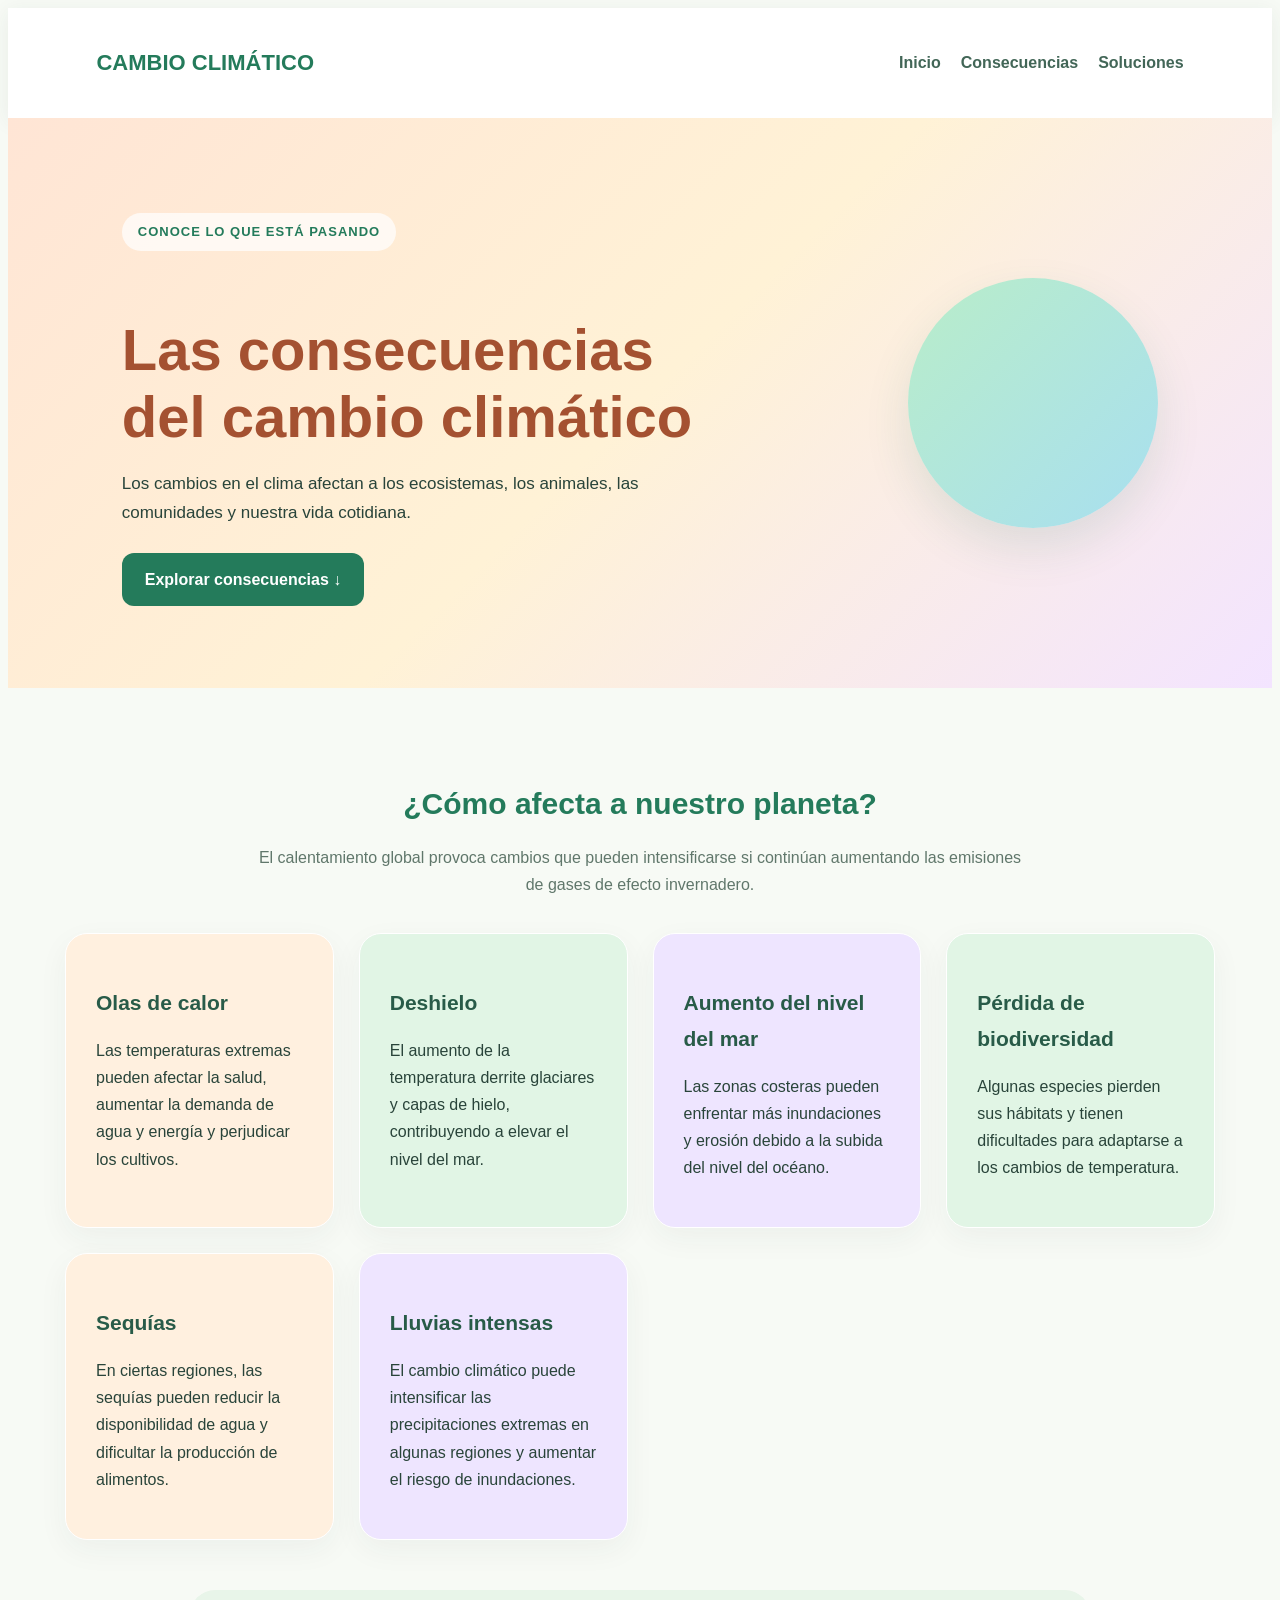
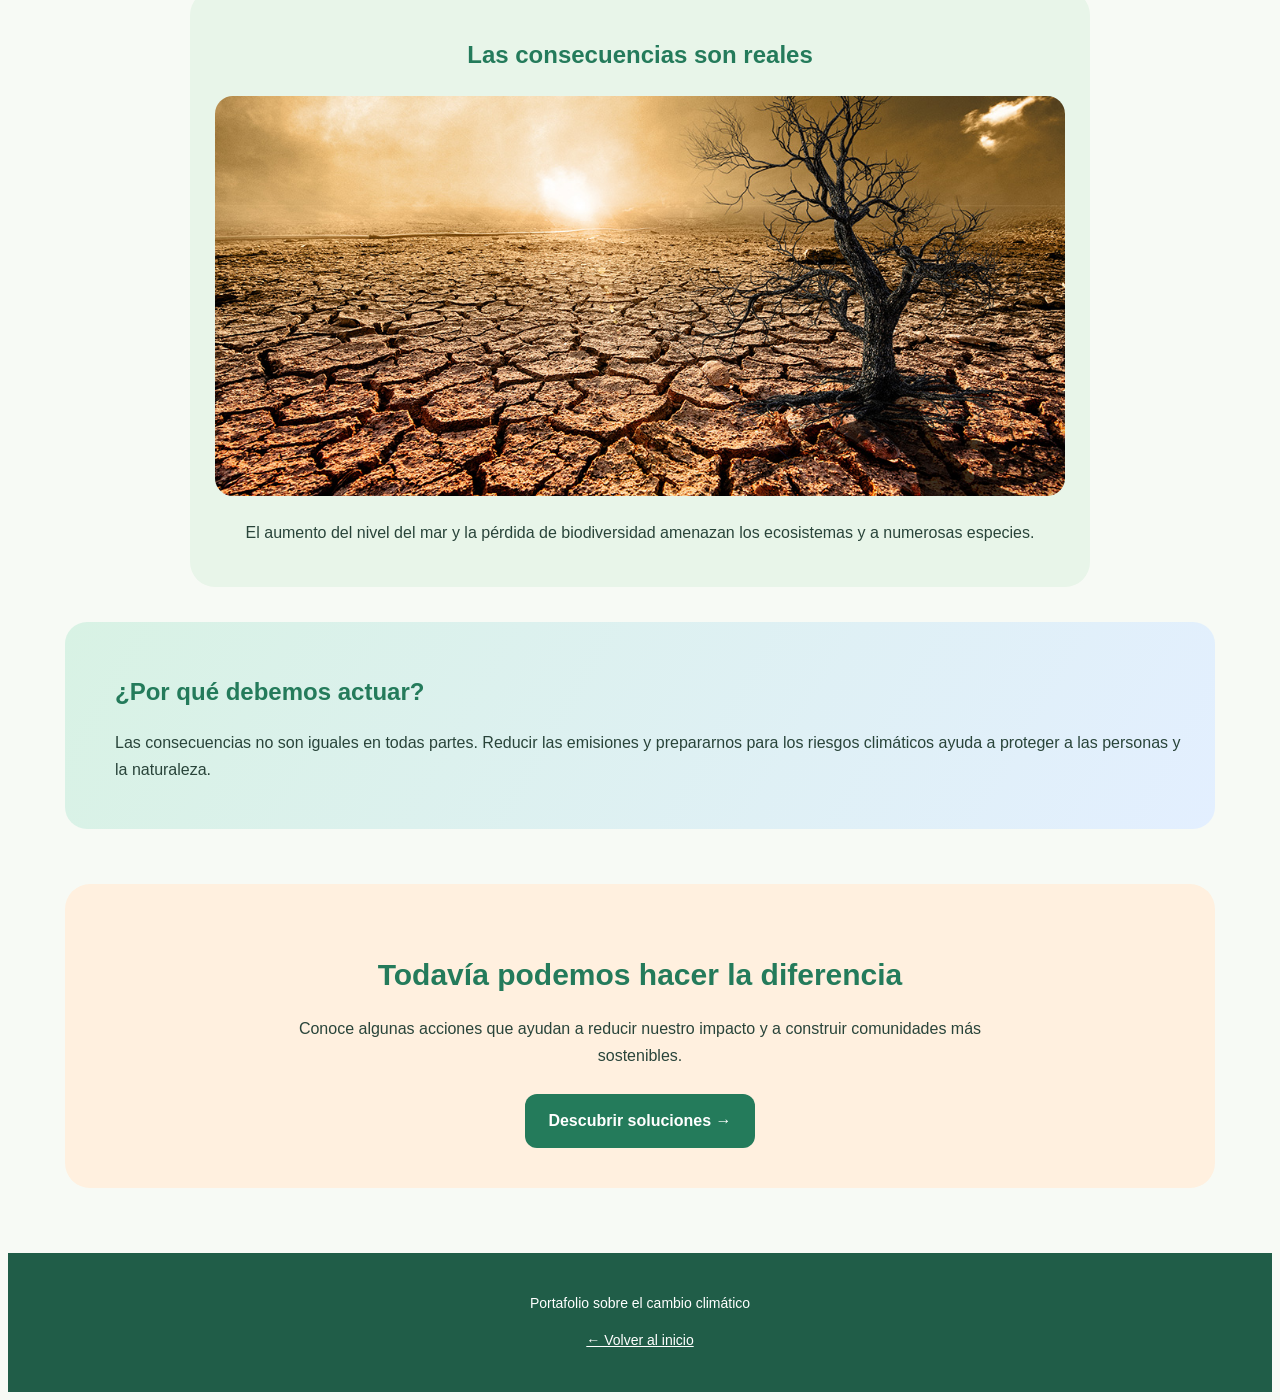
==== pagina1.html @ b20e55ae "Add files via upload" ====
<!DOCTYPE html>
<html lang="es">
<head>
    <meta charset="UTF-8">
    <meta name="viewport" content="width=device-width, initial-scale=1.0">
    <title>Consecuencias | Cambio Climático</title>
    <link rel="stylesheet" href="styles.css">
</head>
<body>

    <header class="encabezado">
        <h2> CAMBIO CLIMÁTICO</h2>
        <nav>
            <a href="index.html">Inicio</a>
            <a href="pagina1.html">Consecuencias</a>
            <a href="pagina2.html">Soluciones</a>
        </nav>
    </header>

    <section class="portada" style="background: linear-gradient(135deg, #ffe5d5, #fff2d6, #f3e4ff);">
        <div class="portada-texto">
            <p class="etiqueta"> CONOCE LO QUE ESTÁ PASANDO</p>
            <h1 style="color: #a45131;">Las consecuencias del cambio climático</h1>
            <p>Los cambios en el clima afectan a los ecosistemas, los animales,
            las comunidades y nuestra vida cotidiana.</p>
            <a class="boton" href="#consecuencias">Explorar consecuencias ↓</a>
        </div>
        <div class="planeta"></div>
    </section>

    <main id="consecuencias">
        <h2>¿Cómo afecta a nuestro planeta?</h2>
        <p class="introduccion">
            El calentamiento global provoca cambios que pueden intensificarse
            si continúan aumentando las emisiones de gases de efecto invernadero.
        </p>

        <div class="tarjetas">
            <article class="tarjeta naranja">
                <div class=/div>
                <h3>Olas de calor</h3>
                <p>Las temperaturas extremas pueden afectar la salud,
                aumentar la demanda de agua y energía y perjudicar los cultivos.</p>
            </article>

            <article class="tarjeta verde">
                <div class="icono"></div>
                <h3>Deshielo</h3>
                <p>El aumento de la temperatura derrite glaciares y capas de hielo,
                contribuyendo a elevar el nivel del mar.</p>
            </article>

            <article class="tarjeta morada">
                <div class="icono"></div>
                <h3>Aumento del nivel del mar</h3>
                <p>Las zonas costeras pueden enfrentar más inundaciones
                y erosión debido a la subida del nivel del océano.</p>
            </article>

            <article class="tarjeta verde">
                <div class="icono"></div>
                <h3>Pérdida de biodiversidad</h3>
                <p>Algunas especies pierden sus hábitats y tienen dificultades
                para adaptarse a los cambios de temperatura.</p>
            </article>

            <article class="tarjeta naranja">
                <div class="icono"></div>
                <h3>Sequías</h3>
                <p>En ciertas regiones, las sequías pueden reducir la disponibilidad
                de agua y dificultar la producción de alimentos.</p>
            </article>

            <article class="tarjeta morada">
                <div class="icono"></div>
                <h3>Lluvias intensas</h3>
                <p>El cambio climático puede intensificar las precipitaciones
                extremas en algunas regiones y aumentar el riesgo de inundaciones.</p>
            </article>
        </div>
        
<section class="imagen-consecuencias">
    <h2>Las consecuencias son reales</h2>

    <img 
        src="sequia.jpg"
        alt="Paisaje afectado por la sequía y el cambio climático">

    <p>
        El aumento del nivel del mar y la pérdida de biodiversidad
        amenazan los ecosistemas y a numerosas especies.
    </p>
</section>

        <section class="dato">
            <span></span>
            <div>
                <h2>¿Por qué debemos actuar?</h2>
                <p>Las consecuencias no son iguales en todas partes.
                Reducir las emisiones y prepararnos para los riesgos climáticos
                ayuda a proteger a las personas y la naturaleza.</p>
            </div>
        </section>

        <section class="final">
            <h2> Todavía podemos hacer la diferencia</h2>
            <p>Conoce algunas acciones que ayudan a reducir nuestro impacto
            y a construir comunidades más sostenibles.</p>
            <a class="boton" href="pagina2.html">Descubrir soluciones →</a>
        </section>
    </main>

    <footer>
        <p>  Portafolio sobre el cambio climático</p>
        <p><a href="index.html" style="color: white;">← Volver al inicio</a></p>
    </footer>

</body>
</html>
---- styles.css ----
styles.css

/*  PLANETA EN ACCIÓN — DISEÑO */

* {
    margin: 0;
    padding: 0;
    box-sizing: border-box;
    scroll-behavior: smooth;
}

body {
    font-family: "Segoe UI", Arial, sans-serif;
    background: #f7faf5;
    color: #29443a;
    line-height: 1.7;
}

/* ENCABEZADO */
.encabezado {
    background: #ffffff;
    padding: 18px 7%;
    display: flex;
    justify-content: space-between;
    align-items: center;
    flex-wrap: wrap;
    gap: 15px;
    box-shadow: 0 4px 20px #29443a12;
}

.encabezado h2 {
    color: #247b5b;
    font-size: 22px;
}

nav {
    display: flex;
    gap: 20px;
    flex-wrap: wrap;
}

nav a {
    text-decoration: none;
    color: #426657;
    font-weight: 600;
    transition: color 0.3s;
}

nav a:hover {
    color: #ed8b55;
}

/* PORTADA */
.portada {
    min-height: 440px;
    padding: 65px 9%;
    display: flex;
    align-items: center;
    justify-content: space-between;
    gap: 35px;
    flex-wrap: wrap;
    background: linear-gradient(135deg, #dff5df, #e2f5f6, #f4e8ff);
}

.portada-texto {
    flex: 1 1 300px;
    max-width: 600px;
}

.etiqueta {
    display: inline-block;
    background: #ffffffb8;
    color: #247b5b;
    padding: 8px 16px;
    border-radius: 30px;
    font-size: 13px;
    font-weight: bold;
    letter-spacing: 1px;
    margin-bottom: 18px;
}

.portada h1 {
    color: #205d48;
    font-size: clamp(35px, 5vw, 58px);
    line-height: 1.15;
    margin-bottom: 20px;
}

.portada-texto > p:not(.etiqueta) {
    font-size: 17px;
    margin-bottom: 25px;
}

.planeta {
    flex: 0 1 250px;
    width: 250px;
    height: 250px;
    border-radius: 50%;
    background: linear-gradient(135deg, #b9edc9, #a8dff0);
    display: grid;
    place-items: center;
    font-size: 135px;
    box-shadow: 0 20px 45px #247b5b20;
    animation: flotar 3s ease-in-out infinite;
}

@keyframes flotar {
    0%, 100% { transform: translateY(0); }
    50% { transform: translateY(-12px); }
}

/* BOTONES */
.boton {
    display: inline-block;
    background: #247b5b;
    color: white;
    padding: 13px 23px;
    border-radius: 12px;
    text-decoration: none;
    font-weight: bold;
    transition: 0.3s;
}

.boton:hover {
    background: #ed8b55;
    transform: translateY(-3px);
}

/* CONTENIDO PRINCIPAL */
main {
    max-width: 1150px;
    margin: auto;
    padding: 65px 25px;
}

main > h2,
.cuestionario h2,
.final h2 {
    text-align: center;
    font-size: 30px;
    color: #247b5b;
    margin-bottom: 15px;
}

.introduccion {
    max-width: 780px;
    margin: 0 auto 35px;
    text-align: center;
    color: #60776b;
}

/* TARJETAS DE COLORES */
.tarjetas {
    display: grid;
    grid-template-columns: repeat(auto-fit, minmax(230px, 1fr));
    gap: 25px;
    margin: 35px 0 50px;
}

.tarjeta {
    padding: 30px;
    border-radius: 22px;
    border: 1px solid #ffffff;
    box-shadow: 0 10px 30px #29443a0d;
    transition: transform 0.3s, box-shadow 0.3s;
}

.tarjeta:hover {
    transform: translateY(-8px);
    box-shadow: 0 15px 35px #29443a20;
}

.verde {
    background: #e1f5e5;
}

.naranja {
    background: #fff0df;
}

.morada {
    background: #eee5ff;
}

.icono {
    font-size: 42px;
    margin-bottom: 10px;
}

.tarjeta h3 {
    margin-bottom: 10px;
    color: #285b48;
    font-size: 21px;
}

/* CUADRO INFORMATIVO */
.dato {
    background: linear-gradient(120deg, #d8f2e4, #e3efff);
    padding: 30px;
    border-radius: 22px;
    display: flex;
    gap: 20px;
    align-items: center;
    margin-bottom: 55px;
}

.dato > span {
    font-size: 48px;
}

.dato h2 {
    color: #247b5b;
    margin-bottom: 5px;
}

/* CUESTIONARIO */
.cuestionario {
    text-align: center;
    padding: 40px 25px;
    background: white;
    border-radius: 25px;
    box-shadow: 0 10px 35px #29443a12;
    margin-bottom: 50px;
}

.cuestionario > p {
    margin: 15px 0;
}

.cuestionario button {
    background: #f0e9ff;
    color: #5f4594;
    border: 2px solid transparent;
    padding: 13px 18px;
    margin: 7px;
    border-radius: 12px;
    font-size: 15px;
    cursor: pointer;
    transition: 0.3s;
}

.cuestionario button:hover {
    background: #dcd0ff;
    border-color: #9476cf;
    transform: scale(1.03);
}

#resultado {
    font-weight: bold;
    min-height: 30px;
}

/* MENSAJE FINAL */
.final {
    background: #fff0df;
    text-align: center;
    padding: 40px 25px;
    border-radius: 25px;
}

.final p {
    max-width: 700px;
    margin: 0 auto 25px;
}

/* PIE DE PÁGINA */
footer {
    background: #205d48;
    color: white;
    padding: 25px;
    text-align: center;
    font-size: 14px;
}

/* ADAPTACIÓN A CELULARES */
@media (max-width: 650px) {
    .encabezado {
        justify-content: center;
        text-align: center;
    }

    nav {
        justify-content: center;
    }

    .portada {
        text-align: center;
        justify-content: center;
        padding: 45px 25px;
    }

    .planeta {
        width: 180px;
        height: 180px;
        font-size: 95px;
    }

    .dato {
        align-items: flex-start;
    }
}




/* RETO VERDE INTERACTIVO */

.acciones {
    max-width: 720px;
    margin: 25px auto;
    display: grid;
    gap: 12px;
    text-align: left;
}

.accion {
    display: flex;
    align-items: center;
    gap: 12px;
    padding: 16px;
    background: #e9f7ed;
    border: 2px solid transparent;
    border-radius: 14px;
    cursor: pointer;
    transition: 0.25s;
}

.accion:hover {
    background: #d9f0e0;
    border-color: #7fc69a;
    transform: translateX(4px);
}

.accion input {
    width: 19px;
    height: 19px;
    accent-color: #247b5b;
    cursor: pointer;
    flex-shrink: 0;
}

.accion:has(input:checked) {
    background: #d6f0dc;
    border-color: #65b780;
}

.barra-progreso {
    width: 100%;
    max-width: 600px;
    height: 20px;
    background: #e9ece9;
    border-radius: 20px;
    overflow: hidden;
    margin: 15px auto;
}

#barra {
    height: 100%;
    width: 0%;
    background: linear-gradient(90deg, #55bd7b, #8bd7a1);
    border-radius: 20px;
    transition: width 0.4s ease;
}

#progreso-texto {
    color: #247b5b;
    font-weight: bold;
}

#mensaje-reto {
    font-weight: 600;
    color: #52775f;
    margin: 15px 0;
}

#reiniciar {
    border: none;
    cursor: pointer;
    font-size: 15px;
}

/* SECCIÓN DE VIDEOS */
.video-seccion {
    background: linear-gradient(135deg, #e4f5e7, #e5efff, #f2e8ff);
    padding: 40px 25px;
    margin: 45px 0;
    border-radius: 25px;
    text-align: center;
}

.video-seccion h2 {
    color: #247b5b;
    margin-bottom: 12px;
}

.video-seccion > p {
    margin-bottom: 20px;
}

.video-contenedor {
    width: 100%;
    max-width: 800px;
    margin: 25px auto;
    aspect-ratio: 16 / 9;
    overflow: hidden;
    border-radius: 18px;
    box-shadow: 0 12px 30px #173b3525;
    background: #173b35;
}

.video-contenedor iframe {
    width: 100%;
    height: 100%;
    border: 0;
}

.fuente-video {
    font-size: 13px;
    color: #557469;
}


.imagen-consecuencias {
    max-width: 850px;
    margin: 35px auto;
    padding: 25px;
    text-align: center;
    background: #e8f5e9;
    border-radius: 25px;
}

.imagen-consecuencias h2 {
    color: #247b5b;
    margin-bottom: 20px;
}

.imagen-consecuencias img {
    width: 100%;
    max-height: 400px;
    object-fit: cover;
    border-radius: 18px;
}

.imagen-consecuencias p {
    line-height: 1.7;
    margin-top: 15px;
}
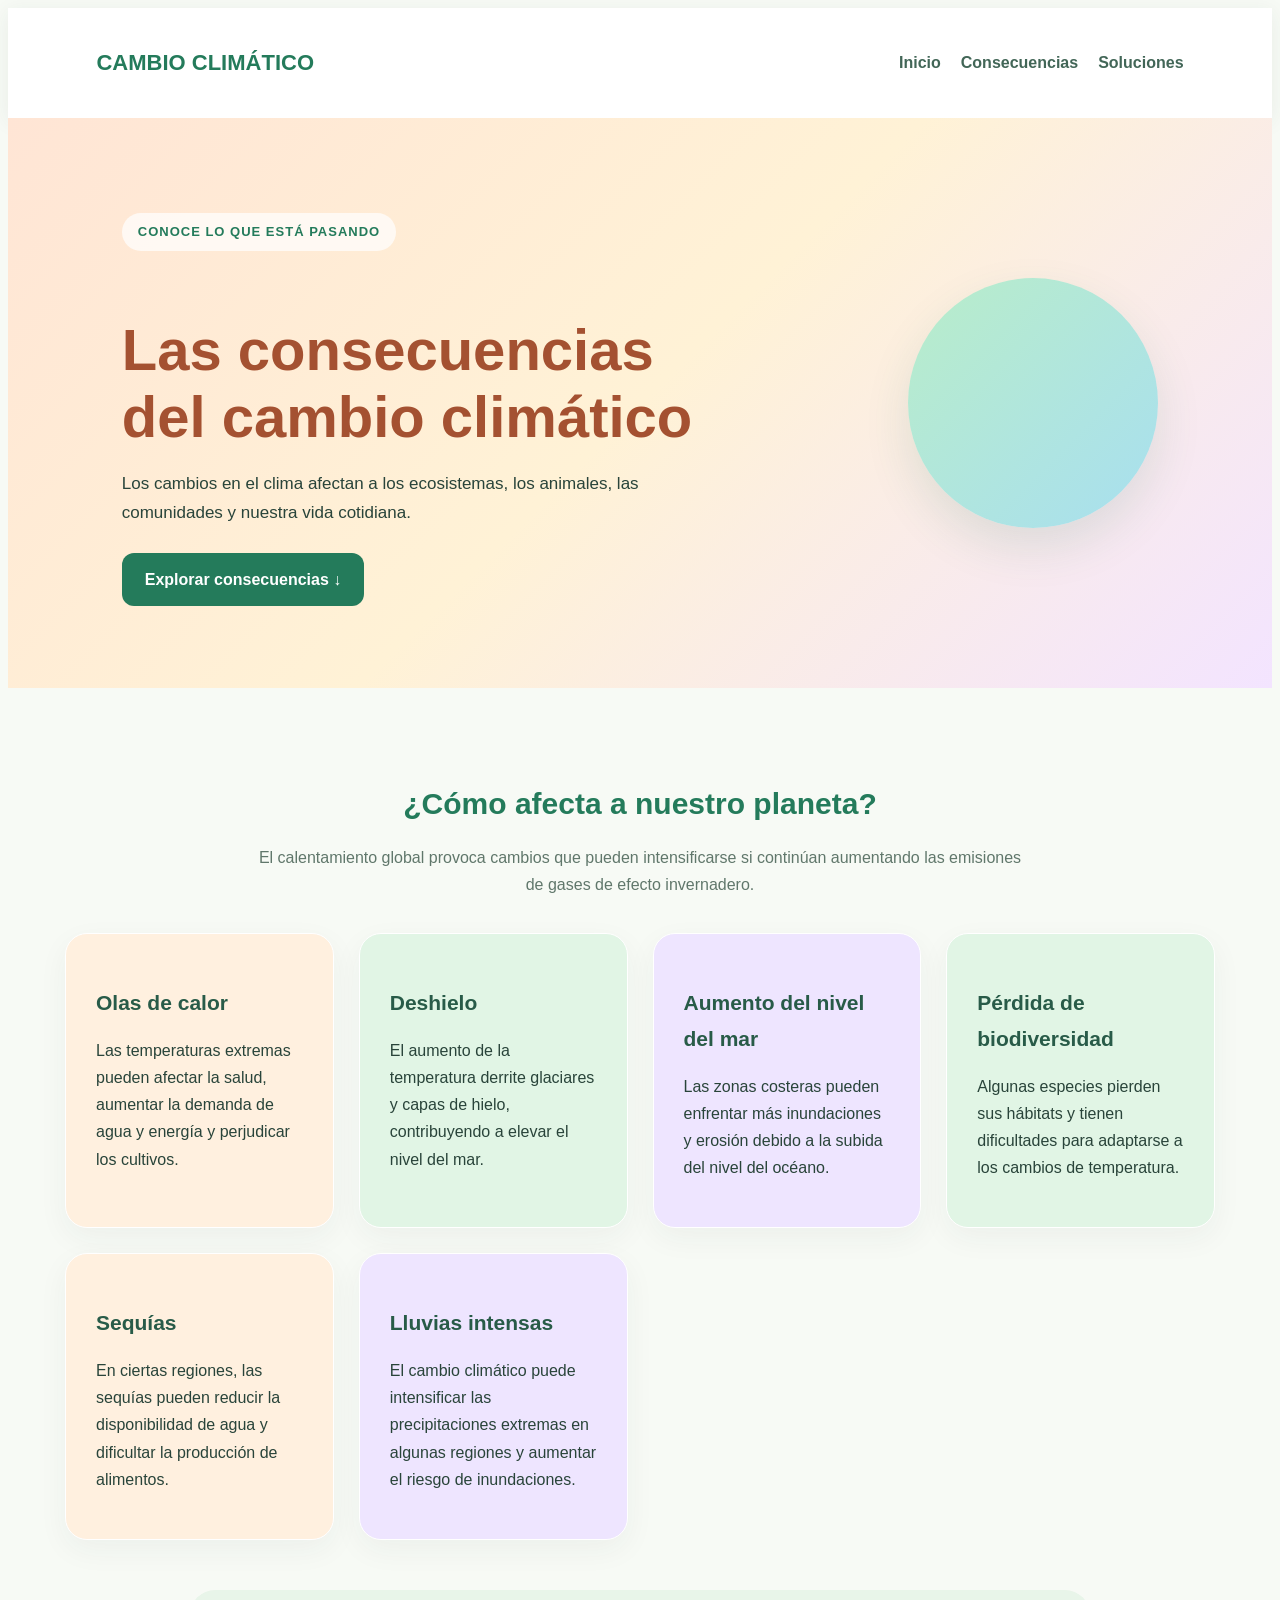
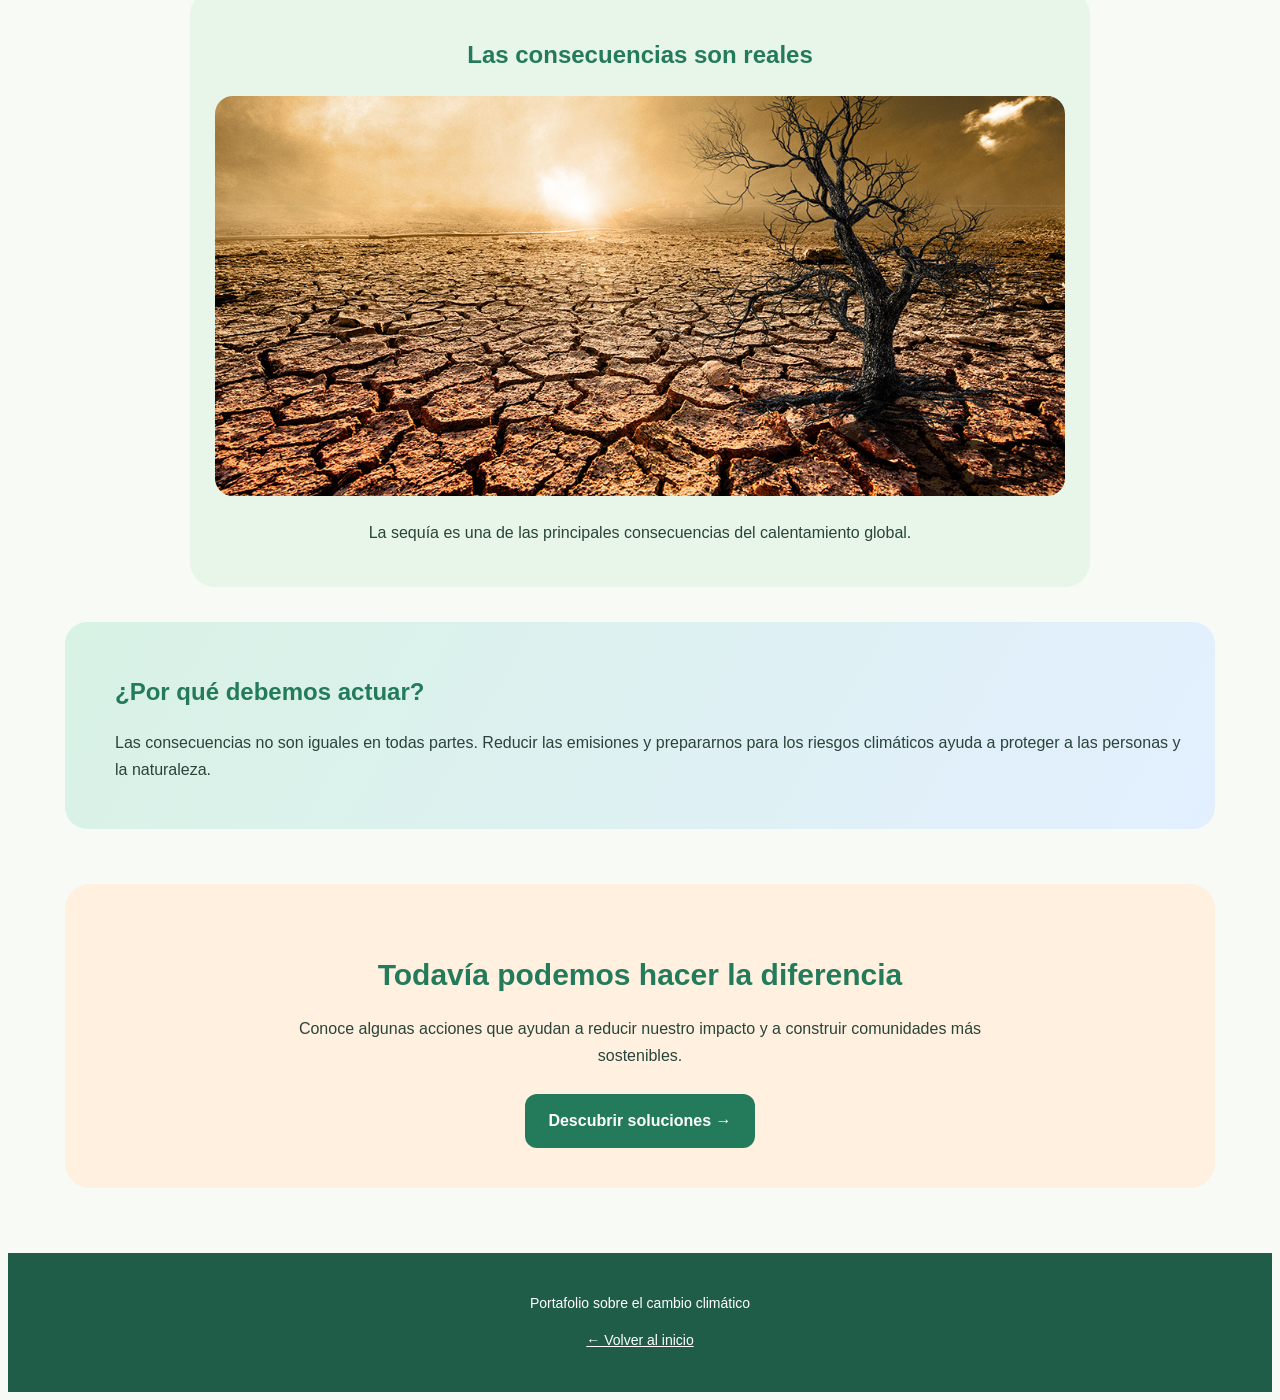
==== commit e32cf608: "Update pagina1.html" ====
--- a/pagina1.html
+++ b/pagina1.html
@@ -88,8 +88,8 @@
         alt="Paisaje afectado por la sequía y el cambio climático">
 
     <p>
-        El aumento del nivel del mar y la pérdida de biodiversidad
-        amenazan los ecosistemas y a numerosas especies.
+        La sequía es una de las principales consecuencias 
+        del calentamiento global.
     </p>
 </section>
 
